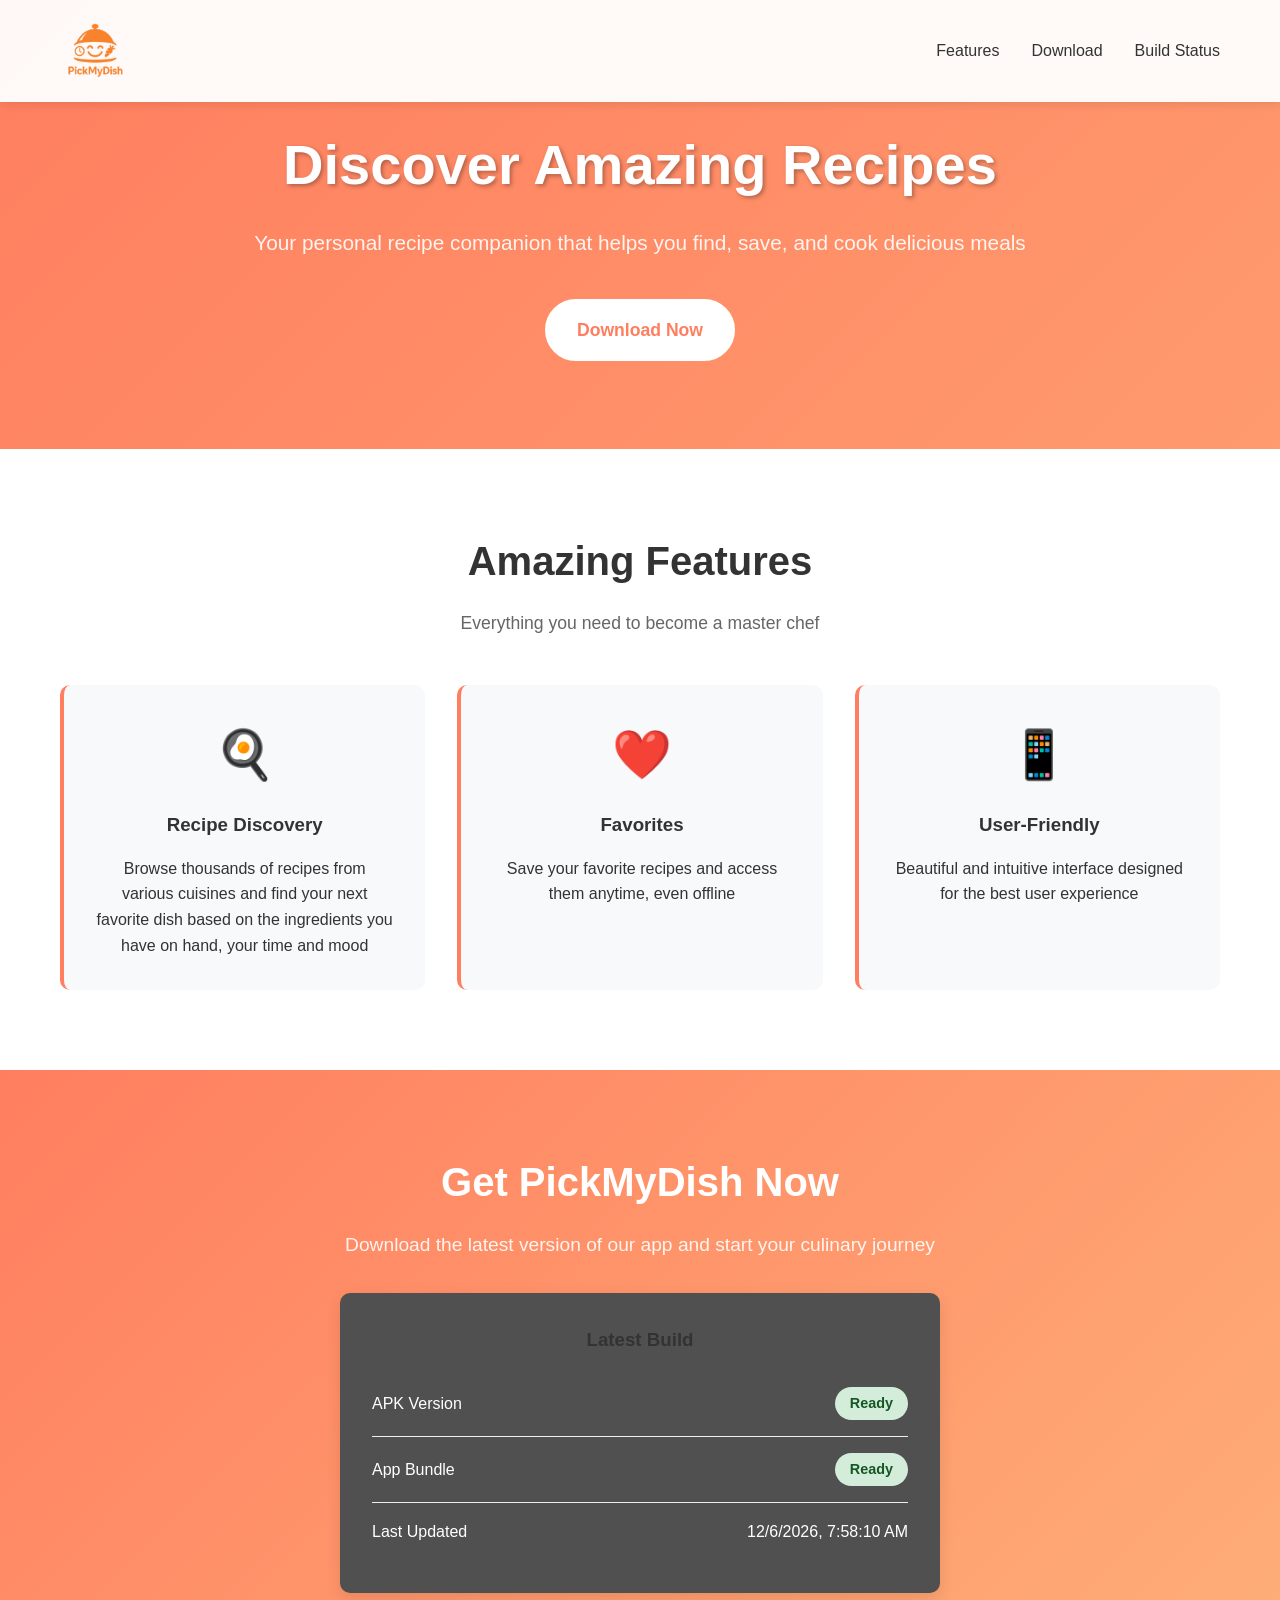
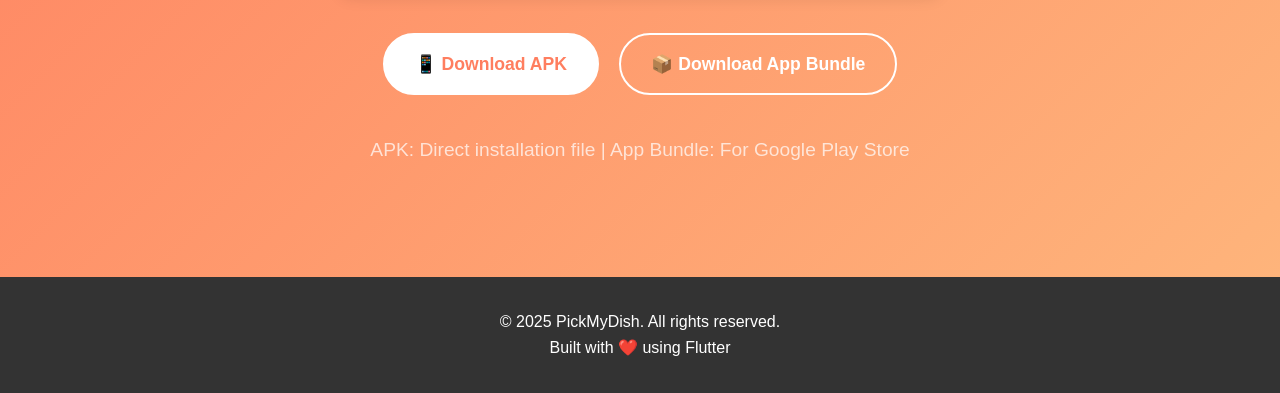
==== website/index.html @ 9a59b433 "update" ====
<!DOCTYPE html>
<html lang="en">
<head>
    <meta charset="UTF-8">
    <meta name="viewport" content="width=device-width, initial-scale=1.0">
    <title>PickMyDish - Your Recipe Companion</title>
    <link rel="stylesheet" type="text/css" href="style.css">
</head>
<body>
    <!-- Header -->
    <header>
        <div class="container">
            <nav class="navbar">
                <a href="#" class="logo">
                <img src="logo.png" alt="PickMyDish" class="logo-image">
            </a>
                <ul class="nav-links">
                    <li><a href="#features">Features</a></li>
                    <li><a href="#download">Download</a></li>
                    <li><a href="#status">Build Status</a></li>
                </ul>
            </nav>
        </div>
    </header>

    <!-- Hero Section -->
    <section class="hero">
        <div class="container">
            <h1>Discover Amazing Recipes</h1>
            <p>Your personal recipe companion that helps you find, save, and cook delicious meals</p>
            <a href="#download" class="btn">Download Now</a>
        </div>
    </section>

    <!-- Features Section -->
    <section id="features" class="features">
        <div class="container">
            <div class="section-title">
                <h2>Amazing Features</h2>
                <p>Everything you need to become a master chef</p>
            </div>
            <div class="features-grid">
                <div class="feature-card">
                    <div class="feature-icon">🍳</div>
                    <h3>Recipe Discovery</h3>
                    <p>Browse thousands of recipes from various cuisines and find your next favorite dish based on the ingredients you have on hand, your time and mood</p>
                </div>
                <div class="feature-card">
                    <div class="feature-icon">❤️</div>
                    <h3>Favorites</h3>
                    <p>Save your favorite recipes and access them anytime, even offline</p>
                </div>
                <div class="feature-card">
                    <div class="feature-icon">📱</div>
                    <h3>User-Friendly</h3>
                    <p>Beautiful and intuitive interface designed for the best user experience</p>
                </div>
            </div>
        </div>
    </section>

    <!-- Download Section -->
    <section id="download" class="download">
        <div class="container">
            <div class="download-content">
                <h2>Get PickMyDish Now</h2>
                <p>Download the latest version of our app and start your culinary journey</p>
                
                <div class="build-status">
                    <h3 style="color: #333; margin-bottom: 1rem;">Latest Build</h3>
                    <div class="status-item">
                        <span>APK Version</span>
                        <span class="status-badge status-success">Ready</span>
                    </div>
                    <div class="status-item">
                        <span>App Bundle</span>
                        <span class="status-badge status-success">Ready</span>
                    </div>
                    <div class="status-item">
                        <span>Last Updated</span>
                        <span id="last-updated">Loading...</span>
                    </div>
                </div>

                <div style="margin-top: 2rem;">
                    <a href="/download/app-release.apk" class="btn" download>
                        📱 Download APK
                    </a>
                    <a href="/download/app-release.aab" class="btn btn-secondary" download>
                        📦 Download App Bundle
                    </a>
                </div>

                <div style="margin-top: 2rem; font-size: 0.9rem; opacity: 0.8;">
                    <p>APK: Direct installation file | App Bundle: For Google Play Store</p>
                </div>
            </div>
        </div>
    </section>

    <!-- Footer -->
    <footer>
        <div class="container">
            <p>&copy; 2025 PickMyDish. All rights reserved.</p>
            <p>Built with ❤️ using Flutter</p>
        </div>
    </footer>
       <script src="script.js"></script>
</body>
</html>
---- website/style.css ----
* {
    margin: 0;
    padding: 0;
    box-sizing: border-box;
}

body {
    font-family: 'Segoe UI', Tahoma, Geneva, Verdana, sans-serif;
    line-height: 1.6;
    color: #333;
    background: linear-gradient(135deg, #ff7e5f 0%, #feb47b 100%);
    min-height: 100vh;
}

.container {
    max-width: 1200px;
    margin: 0 auto;
    padding: 0 20px;
}

/* Header */
header {
    background: rgba(255, 255, 255, 0.95);
    box-shadow: 0 2px 10px rgba(0, 0, 0, 0.1);
    position: fixed;
    width: 100%;
    top: 0;
    z-index: 1000;
}

.navbar {
    display: flex;
    justify-content: space-between;
    align-items: center;
    padding: 1rem 0;
}

.logo {
    font-size: 1.8rem;
    font-weight: bold;
    color: #ff7e5f;
    text-decoration: none;
}

.nav-links {
    display: flex;
    list-style: none;
    gap: 2rem;
}

.nav-links a {
    text-decoration: none;
    color: #333;
    font-weight: 500;
    transition: color 0.3s;
}

.nav-links a:hover {
    color: #ff7e5f;
}

/* Hero Section */
.hero {
    padding: 120px 0 80px;
    text-align: center;
    color: white;
}

.hero h1 {
    font-size: 3.5rem;
    margin-bottom: 1rem;
    text-shadow: 2px 2px 4px rgba(0, 0, 0, 0.3);
}

.hero p {
    font-size: 1.3rem;
    margin-bottom: 2rem;
    opacity: 0.9;
}

/* Features Section */
.features {
    padding: 80px 0;
    background: white;
}

.section-title {
    text-align: center;
    margin-bottom: 3rem;
}

.section-title h2 {
    font-size: 2.5rem;
    color: #333;
    margin-bottom: 1rem;
}

.section-title p {
    color: #666;
    font-size: 1.1rem;
}

.features-grid {
    display: grid;
    grid-template-columns: repeat(auto-fit, minmax(300px, 1fr));
    gap: 2rem;
    margin-top: 3rem;
}

.feature-card {
    background: #f8f9fa;
    padding: 2rem;
    border-radius: 10px;
    text-align: center;
    transition: transform 0.3s, box-shadow 0.3s;
    border-left: 4px solid #ff7e5f;
}

.feature-card:hover {
    transform: translateY(-5px);
    box-shadow: 0 10px 30px rgba(255, 126, 95, 0.2);
}

.feature-icon {
    font-size: 3rem;
    margin-bottom: 1rem;
    color: #ff7e5f;
}

.feature-card h3 {
    margin-bottom: 1rem;
    color: #333;
}

/* Download Section */
.download {
    padding: 80px 0;
    background: linear-gradient(135deg, #ff7e5f 0%, #feb47b 100%);
    color: white;
    text-align: center;
}

.download-content {
    max-width: 600px;
    margin: 0 auto;
}

.download h2 {
    font-size: 2.5rem;
    margin-bottom: 1rem;
}

.download p {
    font-size: 1.2rem;
    margin-bottom: 2rem;
    opacity: 0.9;
}

.logo-image {
    height: 70px;
    width: auto;
    display: block;
}

.btn {
    display: inline-block;
    padding: 15px 30px;
    background: white;
    color: #ff7e5f;
    text-decoration: none;
    border-radius: 50px;
    font-weight: bold;
    font-size: 1.1rem;
    transition: all 0.3s;
    border: 2px solid white;
    margin: 0.5rem;
}

.btn:hover {
    background: transparent;
    color: white;
}

.btn-secondary {
    background: transparent;
    color: white;
    border: 2px solid white;
}

.btn-secondary:hover {
    background: white;
    color: #ff7e5f;
}

/* Build Status */
.build-status {
    background: rgb(81, 80, 80);
    padding: 2rem;
    border-radius: 10px;
    margin: 2rem 0;
    box-shadow: 0 5px 15px rgba(0, 0, 0, 0.1);
}

.status-item {
    display: flex;
    justify-content: space-between;
    align-items: center;
    padding: 1rem 0;
    border-bottom: 1px solid #eee;
}

.status-item:last-child {
    border-bottom: none;
}

.status-badge {
    padding: 5px 15px;
    border-radius: 20px;
    font-size: 0.9rem;
    font-weight: bold;
}

.status-success {
    background: #d4edda;
    color: #155724;
}

.status-building {
    background: #fff3cd;
    color: #856404;
}

.status-failed {
    background: #f8d7da;
    color: #721c24;
}

/* Footer */
footer {
    background: #333;
    color: white;
    text-align: center;
    padding: 2rem 0;
}

/* Responsive */
@media (max-width: 768px) {
    .hero h1 {
        font-size: 2.5rem;
    }

    .nav-links {
        display: none;
    }

    .features-grid {
        grid-template-columns: 1fr;
    }
}
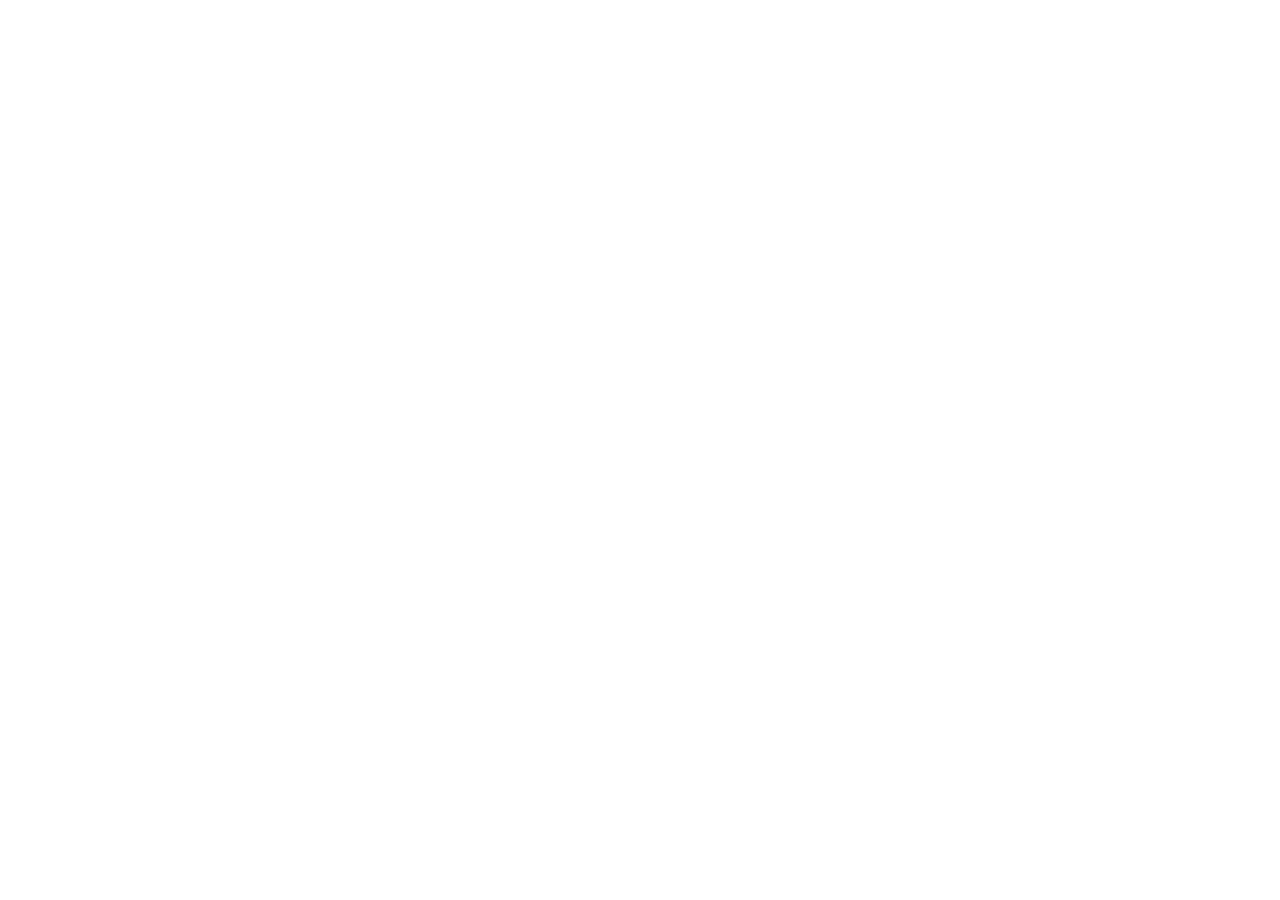
==== commit cd25c0a4: "Remove loading text from last updated status Removed loading text for last updated status." ====
--- a/website/index.html
+++ b/website/index.html
@@ -4,7 +4,7 @@
     <meta charset="UTF-8">
     <meta name="viewport" content="width=device-width, initial-scale=1.0">
     <title>PickMyDish - Your Recipe Companion</title>
-    <link rel="stylesheet" type="text/css" href="style.css">
+    <link rel="stylesheet" type="text/css" href="css/style.css">
 </head>
 <body>
     <!-- Header -->
@@ -12,8 +12,8 @@
         <div class="container">
             <nav class="navbar">
                 <a href="#" class="logo">
-                <img src="logo.png" alt="PickMyDish" class="logo-image">
-            </a>
+                    <img src="images/logo.png" alt="PickMyDish" class="logo-image">
+                </a>
                 <ul class="nav-links">
                     <li><a href="#features">Features</a></li>
                     <li><a href="#download">Download</a></li>
@@ -78,15 +78,14 @@
                     </div>
                     <div class="status-item">
                         <span>Last Updated</span>
-                        <span id="last-updated">Loading...</span>
                     </div>
                 </div>
 
                 <div style="margin-top: 2rem;">
-                    <a href="/download/app-release.apk" class="btn" download>
+                    <a href="download/app-release.apk" class="btn" download>
                         📱 Download APK
                     </a>
-                    <a href="/download/app-release.aab" class="btn btn-secondary" download>
+                    <a href="download/app-release.aab" class="btn btn-secondary" download>
                         📦 Download App Bundle
                     </a>
                 </div>
@@ -105,6 +104,7 @@
             <p>Built with ❤️ using Flutter</p>
         </div>
     </footer>
-       <script src="script.js"></script>
+
+    <script src="js/script.js"></script>
 </body>
-</html>+</html>
